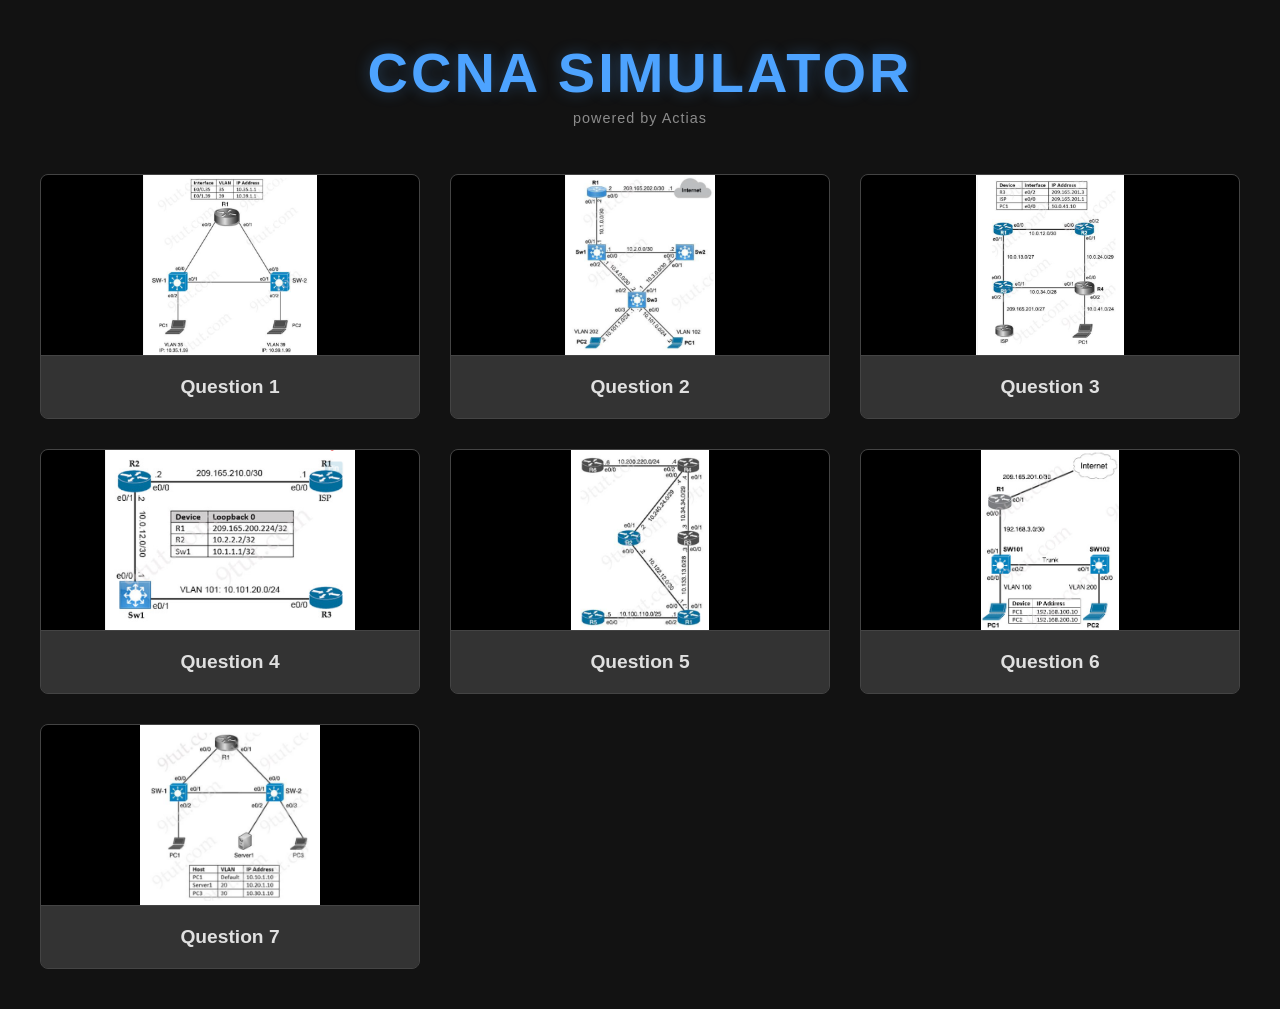
==== index.html @ f81f441e "Add files via upload" ====
<!DOCTYPE html><html lang="ja">

<head>    <meta charset="UTF-8">    <meta name="viewport" content="width=device-width, initial-scale=1.0">    <title>CCNA Simulator - Start</title>    <link rel="stylesheet" href="css/style.css">    <!-- データ定義を読み込んでリストを生成するために参照 -->    <script src="js/scenario_data.js"></script></head>

<body>    <div class="start-container">        <div class="title-group">            <h1 class="main-title">CCNA Simulator</h1>            <p class="subtitle">powered by Actias</p>        </div>

        <div class="scenario-grid" id="scenario-list">            <!-- JSで動的に生成 -->        </div>    </div>

    <script>        document.addEventListener('DOMContentLoaded', () => {            const listEl = document.getElementById('scenario-list');

            if (typeof scenarios !== 'undefined') {                scenarios.filter(scene => scene.id !== 'free').forEach(scene => {                    const card = document.createElement('a');                    card.className = 'scenario-card';                    card.href = `simulator.html?scenario=${scene.id}`;

                    if (scene.image) {                        const img = document.createElement('img');                        img.src = scene.image;                        img.alt = scene.title;                        img.className = 'scenario-thumbnail';                        card.appendChild(img);                    }

                    const title = document.createElement('h3');                    title.textContent = scene.title;

                    card.appendChild(title);                    listEl.appendChild(card);                });            }        });    </script></body>


</html>
---- css/style.css ----
body {
    font-family: 'Helvetica Neue', Arial, sans-serif;
    background-color: #121212;
    color: #e0e0e0;
    margin: 0;
    padding: 0;
    min-height: 100vh;
}

body.app-mode {
    height: 100vh;
    overflow: hidden;
}

/* 2-Pane Simulator Layout */
.app-container {
    display: flex;
    height: 100vh;
    width: 100vw;
}

/* Left Pane: Info */
.info-pane {
    width: 50%;
    min-width: 300px;
    background-color: #fcfcfc;
    /* White/Light bg per screenshot */
    color: #333;
    display: flex;
    flex-direction: column;
    border-right: 1px solid #ccc;
    position: relative;
}

.info-tabs {
    display: flex;
    background-color: #f1f1f1;
    border-bottom: 1px solid #ccc;
    height: 40px;
}

.tab-btn {
    padding: 10px 20px;
    border: none;
    background: none;
    cursor: pointer;
    font-size: 0.9rem;
    color: #666;
    border-right: 1px solid #e0e0e0;
}

.tab-btn.active {
    background-color: #fff;
    color: #333;
    font-weight: bold;
    border-bottom: 2px solid #fff;
    /* Blend with content */
    margin-bottom: -1px;
}

.info-content {
    flex: 1;
    padding: 20px;
    overflow-y: auto;
    background-color: #fff;
}

.tab-content {
    display: none;
}

.tab-content.active {
    display: block;
}

.validation-log {
    padding: 10px;
    font-family: inherit;
    font-size: 0.95rem;
    line-height: 1.6;
    color: #333;
}

.validation-log .status-msg {
    margin-bottom: 10px;
    font-weight: bold;
}

.validation-log ul {
    margin: 10px 0;
    padding-left: 20px;
    list-style-type: disc;
}

.validation-log li {
    margin-bottom: 8px;
}

.validation-log .ng-tag {
    color: #ff5252;
    font-weight: bold;
    margin-right: 5px;
}

.content-title {
    font-size: 1.5rem;
    margin-top: 0;
    margin-bottom: 15px;
    color: #444;
    border-bottom: 1px solid #eee;
    padding-bottom: 10px;
}

.scrollable-content {
    line-height: 1.6;
    font-size: 0.95rem;
}

/* Right Pane: Console */
.console-pane {
    flex: 1;
    display: flex;
    flex-direction: column;
    background-color: #fcfcfc;
    /* Light background */
    min-width: 300px;
    position: relative;
    /* For absolute positioning if needed, but flex is used */
}

.device-tabs-header {
    height: 40px;
    background-color: #f1f1f1;
    display: flex;
    align-items: center;
    padding-left: 10px;
    border-bottom: 1px solid #ccc;
    flex-shrink: 0;
}

.device-tab-btn {
    background: none;
    border: none;
    color: #666;
    padding: 0 15px;
    height: 100%;
    cursor: pointer;
    font-size: 0.9rem;
    border-right: 1px solid #e0e0e0;
}

.device-tab-btn:hover {
    color: #333;
    background-color: #e9e9e9;
}

.device-tab-btn.active {
    background-color: #fff;
    color: #0076a3;
    font-weight: bold;
    border-top: 2px solid #0076a3;
    border-bottom: 1px solid #fff;
    margin-bottom: -1px;
}

.terminal-container {
    flex: 1;
    position: relative;
    margin: 20px;
    margin-bottom: 0;
    /* Remove bottom margin to prevent overlap with action buttons */
    border: 1px solid #ccc;
    /* Define terminal window boundary */
    box-shadow: 0 4px 6px rgba(0, 0, 0, 0.1);
    /* Subtle shadow for depth */
    background-color: #000;
    /* Ensure frame background is black behind iframe */
    min-height: 0;
    /* Allow flex shrinking */
}

.action-buttons-bottom-right {
    padding: 15px 20px;
    display: flex;
    justify-content: flex-end;
    /* Right align */
    gap: 10px;
    background-color: #fcfcfc;
    /* Match pane bg */
    border-top: 1px solid #eee;
    /* Optional separator */
    flex-shrink: 0;
    /* Prevent buttons from being compressed or hidden */
    z-index: 10;
    /* Ensure buttons are above other elements */
}

#term-frame {
    width: 100%;
    height: 100%;
    border: none;
    display: block;
}

/* Resizer */
.resizer {
    width: 5px;
    background-color: #ccc;
    cursor: col-resize;
    z-index: 100;
}

.resizer:hover,
.resizing .resizer {
    background-color: #0076a3;
}

/* Topology Image */
.topology-container {
    text-align: center;
    margin-top: 20px;
}

.topology-container img {
    max-width: 100%;
    border: 1px solid #eee;
    box-shadow: 0 2px 5px rgba(0, 0, 0, 0.1);
}

/* Buttons */
.btn {
    padding: 8px 16px;
    border: none;
    border-radius: 4px;
    cursor: pointer;
    font-size: 0.9rem;
}

.btn-primary {
    background-color: #28a745;
    color: #fff;
}

.btn-secondary {
    background-color: #6c757d;
    color: #fff;
}

/* Validation Log in Tasks tab */
.validation-log {
    background-color: #f8f9fa;
    border: 1px solid #ddd;
    padding: 10px;
    font-family: monospace;
    margin-top: 15px;
    color: #d9534f;
}

/* Responsive */
@media (max-width: 768px) {
    .app-container {
        flex-direction: column;
    }

    .info-pane,
    .console-pane {
        width: 100%;
        height: 50%;
    }

    .resizer {
        height: 5px;
        width: 100%;
        cursor: row-resize;
    }
}

/* --- Start Screen / Home Styles (Restored) --- */
.start-container {
    max-width: 1200px;
    margin: 0 auto;
    padding: 40px 20px;
    text-align: center;
}

.start-title {
    font-size: 2.5rem;
    margin-bottom: 40px;
    color: #fff;
    text-shadow: 0 2px 4px rgba(0, 0, 0, 0.5);
}

.scenario-grid {
    display: grid;
    grid-template-columns: repeat(auto-fit, minmax(300px, 1fr));
    gap: 30px;
    justify-content: center;
}

.scenario-card {
    background-color: #2d2d2d;
    border-radius: 8px;
    overflow: hidden;
    text-decoration: none;
    color: #e0e0e0;
    transition: transform 0.2s, box-shadow 0.2s;
    display: flex;
    flex-direction: column;
    border: 1px solid #444;
}

.scenario-card:hover {
    transform: translateY(-5px);
    box-shadow: 0 10px 20px rgba(0, 0, 0, 0.3);
    border-color: #0076a3;
}

.scenario-thumbnail {
    width: 100%;
    height: 180px;
    object-fit: contain;
    background-color: #000;
}

.scenario-card h3 {
    padding: 20px;
    margin: 0;
    font-size: 1.2rem;
    background-color: #333;
    border-top: 1px solid #444;
}

/* Update for Title & Subtitle */
.title-group {
    text-align: center;
    margin-bottom: 3rem;
}

.main-title {
    font-size: 3.5rem;
    font-weight: 800;
    color: #4da3ff;
    text-transform: uppercase;
    letter-spacing: 3px;
    margin: 0;
    text-shadow: 0 0 15px rgba(77, 163, 255, 0.3);
    font-family: 'Segoe UI', Roboto, Helvetica, Arial, sans-serif;
}

.subtitle {
    font-size: 0.9rem;
    color: #aaa;
    margin-top: 5px;
    font-weight: 300;
    letter-spacing: 1px;
    opacity: 0.8;
}

.start-title {
    display: none;
}
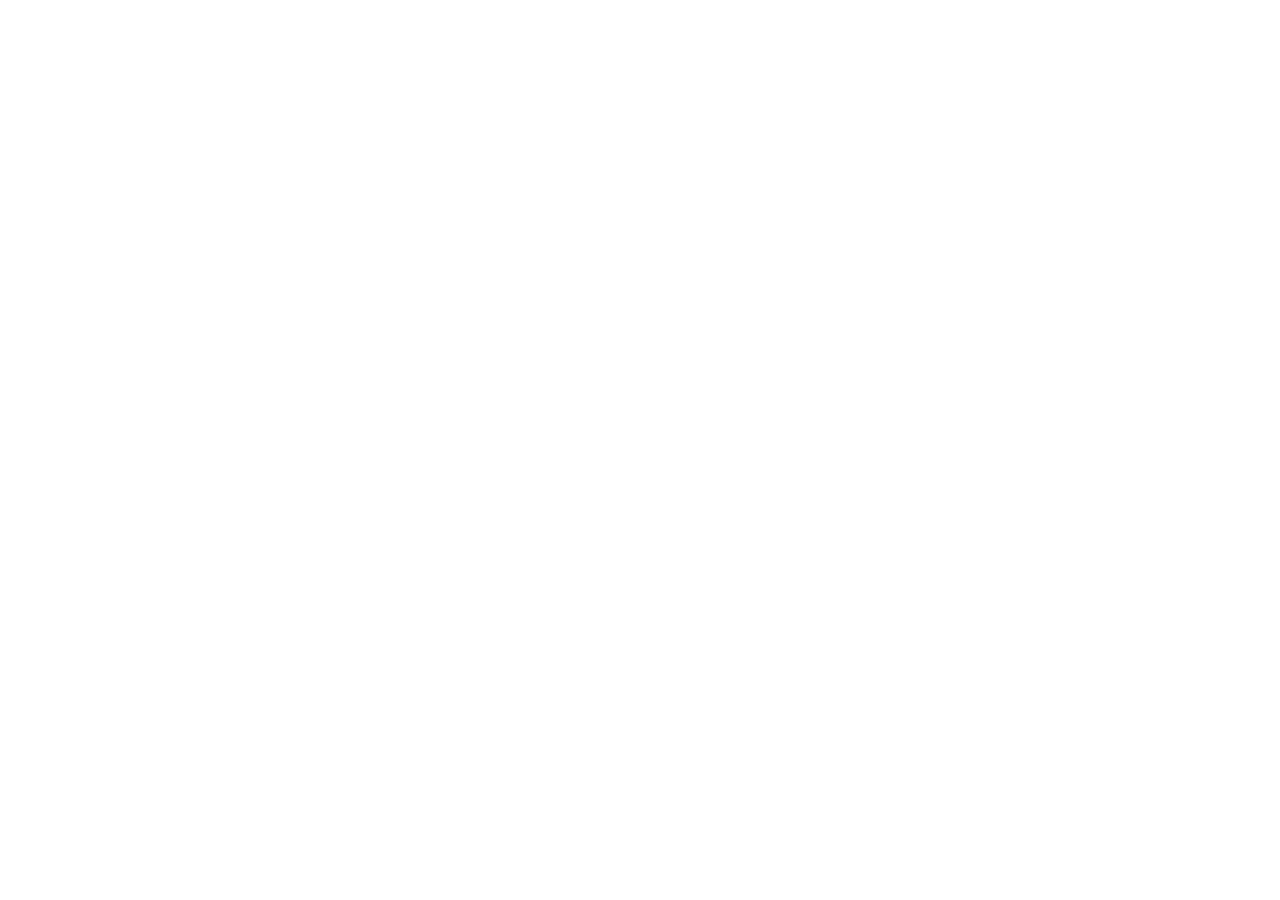
==== commit 0856ec2d: "Update index.html" ====
--- a/index.html
+++ b/index.html
@@ -1,20 +1,171 @@
-<!DOCTYPE html><html lang="ja">
+<!DOCTYPE html>
+<html lang="ja">
+<head>
+    <meta charset="UTF-8">
+    <meta name="viewport" content="width=device-width, initial-scale=1.0">
+    <title>CCNA Simulator - Start</title>
+    <link rel="stylesheet" href="css/style.css">
+    
+    <style>
+        /* 追加: カード内のボタン用スタイル */
+        .button-group {
+            display: flex;
+            gap: 10px;
+            margin-top: 15px;
+        }
+        .mode-btn {
+            flex: 1;
+            text-align: center;
+            padding: 10px 5px;
+            border-radius: 4px;
+            text-decoration: none;
+            font-size: 14px;
+            font-weight: bold;
+            transition: background-color 0.2s;
+        }
+        .btn-normal {
+            background-color: #0066cc;
+            color: white;
+            border: 1px solid #0055aa;
+        }
+        .btn-normal:hover {
+            background-color: #0055aa;
+        }
+        .btn-practice {
+            background-color: #4CAF50; /* 練習モードは緑色など区別しやすい色に */
+            color: white;
+            border: 1px solid #45a049;
+        }
+        .btn-practice:hover {
+            background-color: #45a049;
+        }
+        .btn-exam {
+            background-color: #f44336; /* 試験モードは赤色 */
+            color: white;
+            border: 1px solid #d32f2f;
+        }
+        .btn-exam:hover {
+            background-color: #d32f2f;
+        }
+        /* カード自体がリンクだった場合の名残を消すための調整 */
+        .scenario-card {
+            display: flex;
+            flex-direction: column;
+            cursor: default; /* カード全体のマウスポインタを通常に */
+        }
+    </style>
+　　
+    <script>
+        const SECRET_KEY = "actias22"; // ① ここに任意の合言葉（半角英数字）を設定してください
+        const RETURN_URL = "https://script.google.com/macros/s/AKfycbwuT4rJ6aV2Gi-cOVayvDuvMSuu69w35fb6u7XfXsVJ/dev"; // ② 追い返す先のGASのURLを設定してください
+        
+        const currentUrlParams = new URLSearchParams(window.location.search);
+        const providedKey = currentUrlParams.get('key');
 
-<head>    <meta charset="UTF-8">    <meta name="viewport" content="width=device-width, initial-scale=1.0">    <title>CCNA Simulator - Start</title>    <link rel="stylesheet" href="css/style.css">    <!-- データ定義を読み込んでリストを生成するために参照 -->    <script src="js/scenario_data.js"></script></head>
+        if (providedKey === SECRET_KEY) {
+            // 合言葉が一致した場合：認証済みとして記録し、URLから合言葉を消去
+            sessionStorage.setItem('isSimulatorAuth', 'true');
+            currentUrlParams.delete('key');
+            const newUrl = window.location.pathname + (currentUrlParams.toString() ? '?' + currentUrlParams.toString() : '');
+            window.history.replaceState(null, null, newUrl);
+            
+        } else if (sessionStorage.getItem('isSimulatorAuth') !== 'true') {
+            // 合言葉がなく、認証記録もない場合：元のサイトへ強制送還
+            window.top.location.href = RETURN_URL;
+        }
+    </script>
+    <script src="js/scenario_data.js"></script>
+</head>
 
-<body>    <div class="start-container">        <div class="title-group">            <h1 class="main-title">CCNA Simulator</h1>            <p class="subtitle">powered by Actias</p>        </div>
+<body>
+    <div class="start-container">
+        <div class="title-group">
+            <h1 class="main-title">CCNA Simulator</h1>
+            <p class="subtitle">powered by Actias</p>
+        </div>
 
-        <div class="scenario-grid" id="scenario-list">            <!-- JSで動的に生成 -->        </div>    </div>
+        <div style="text-align: center; margin-bottom: 30px;">
+            <a href="tutorial.html" target="_blank" style="
+                display: inline-block;
+                color: #0066cc;
+                text-decoration: none;
+                font-weight: bold;
+                border: 2px solid #0066cc;
+                padding: 12px 24px;
+                border-radius: 30px;
+                background-color: #fff;
+                box-shadow: 0 2px 4px rgba(0,0,0,0.1);
+                transition: all 0.3s ease;
+            " onmouseover="this.style.backgroundColor='#0066cc'; this.style.color='#fff';" 
+               onmouseout="this.style.backgroundColor='#fff'; this.style.color='#0066cc';">
+                📖 シミュレーターの使い方ガイドを確認する
+            </a>
+        </div>
+        <div class="scenario-grid" id="scenario-list">
+        </div>
+    </div>
 
-    <script>        document.addEventListener('DOMContentLoaded', () => {            const listEl = document.getElementById('scenario-list');
+    <script>
+        document.addEventListener('DOMContentLoaded', () => {
+            const listEl = document.getElementById('scenario-list');
 
-            if (typeof scenarios !== 'undefined') {                scenarios.filter(scene => scene.id !== 'free').forEach(scene => {                    const card = document.createElement('a');                    card.className = 'scenario-card';                    card.href = `simulator.html?scenario=${scene.id}`;
+            if (typeof scenarios !== 'undefined') {
+                // ▼ ここを修正：new_q2(問題2) と new_q6(問題6) を除外するフィルターを追加 ▼
+                scenarios.filter(scene => scene.id !== 'free' && scene.id !== 'new_q2' && scene.id !== 'new_q6').forEach(scene => {
+                    // 変更: <a>タグではなく<div>タグでカードを作成
+                    const card = document.createElement('div');
+                    card.className = 'scenario-card';
 
-                    if (scene.image) {                        const img = document.createElement('img');                        img.src = scene.image;                        img.alt = scene.title;                        img.className = 'scenario-thumbnail';                        card.appendChild(img);                    }
+                    if (scene.image) {
+                        const img = document.createElement('img');
+                        img.src = scene.image;
+                        img.alt = scene.title;
+                        img.className = 'scenario-thumbnail';
+                        card.appendChild(img);
+                    }
 
-                    const title = document.createElement('h3');                    title.textContent = scene.title;
+                    const title = document.createElement('h3');
+                    title.textContent = scene.title;
+                    card.appendChild(title);
 
-                    card.appendChild(title);                    listEl.appendChild(card);                });            }        });    </script></body>
+                    // 追加: ボタンをまとめるグループを作成
+                    const btnGroup = document.createElement('div');
+                    btnGroup.className = 'button-group';
 
+                    if (scene.generateVars && typeof scene.generateVars === 'function') {
+                        // 試験モード専用問題の場合（練習モードボタンを除外）
+                        const examTag = document.createElement('p');
+                        examTag.style = 'color: red; font-weight: bold; font-size: 12px; margin: 5px 0 0 0; text-align: center;';
+                        examTag.textContent = '※アドレス/サブネットが毎回変動';
+                        card.appendChild(examTag);
 
+                        const btnExam = document.createElement('a');
+                        btnExam.className = 'mode-btn btn-exam';
+                        btnExam.href = `simulator.html?scenario=${scene.id}&mode=exam`;
+                        btnExam.textContent = '試験モード';
+
+                        btnGroup.appendChild(btnExam);
+                    } else {
+                        // 通常問題の場合
+                        const btnNormal = document.createElement('a');
+                        btnNormal.className = 'mode-btn btn-normal';
+                        btnNormal.href = `simulator.html?scenario=${scene.id}`;
+                        btnNormal.textContent = '本番モード';
+
+                        const btnPractice = document.createElement('a');
+                        btnPractice.className = 'mode-btn btn-practice';
+                        btnPractice.href = `simulator.html?scenario=${scene.id}&mode=practice`;
+                        btnPractice.textContent = '練習モード';
+
+                        btnGroup.appendChild(btnNormal);
+                        btnGroup.appendChild(btnPractice);
+                    }
+                    
+                    card.appendChild(btnGroup);
+                    listEl.appendChild(card);
+                });
+            }
+        });
+    </script>
+</body>
 </html>
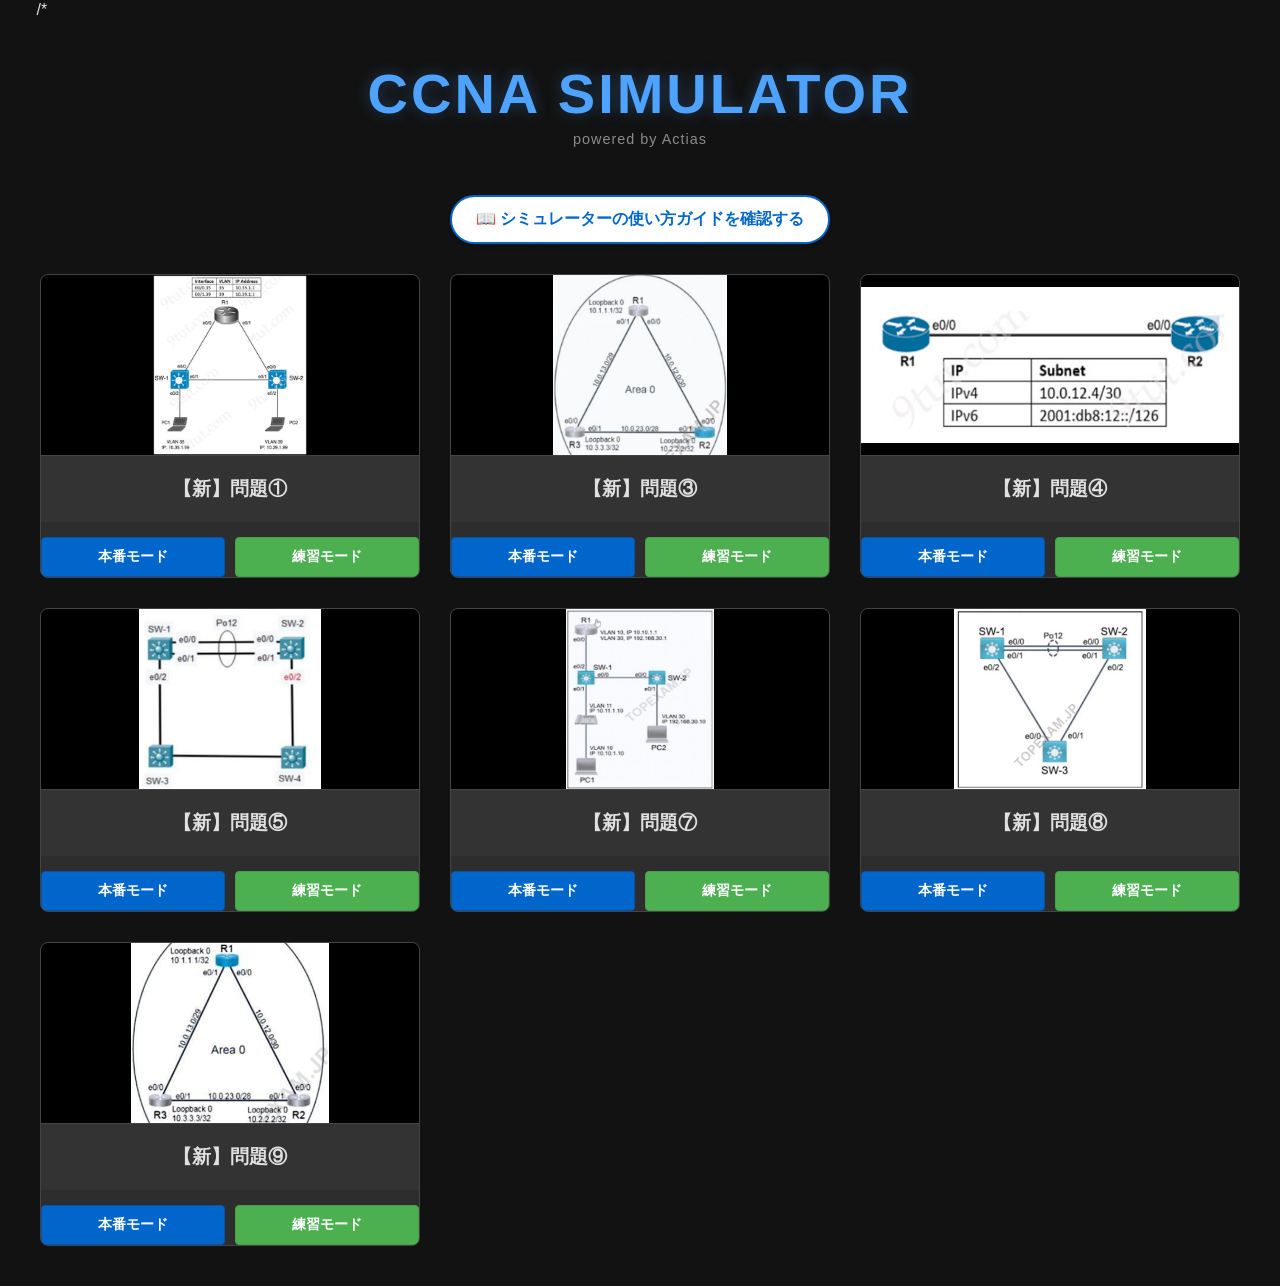
==== commit 1779f6fb: "Update index.html" ====
--- a/index.html
+++ b/index.html
@@ -55,13 +55,14 @@
         }
     </style>
 　　
-    <script>
-        const SECRET_KEY = "actias22"; // ① ここに任意の合言葉（半角英数字）を設定してください
+    /*<script>
+        /const SECRET_KEY = "actias22"; // ① ここに任意の合言葉（半角英数字）を設定してください
         const RETURN_URL = "https://script.google.com/macros/s/AKfycbwuT4rJ6aV2Gi-cOVayvDuvMSuu69w35fb6u7XfXsVJ/dev"; // ② 追い返す先のGASのURLを設定してください
         
         const currentUrlParams = new URLSearchParams(window.location.search);
         const providedKey = currentUrlParams.get('key');
 
+        /* 動作検証のため一時的に認証を無効化
         if (providedKey === SECRET_KEY) {
             // 合言葉が一致した場合：認証済みとして記録し、URLから合言葉を消去
             sessionStorage.setItem('isSimulatorAuth', 'true');
@@ -73,6 +74,7 @@
             // 合言葉がなく、認証記録もない場合：元のサイトへ強制送還
             window.top.location.href = RETURN_URL;
         }
+        */
     </script>
     <script src="js/scenario_data.js"></script>
 </head>
--- a/css/style.css
+++ b/css/style.css
@@ -358,4 +358,4 @@
 
 .start-title {
     display: none;
-}+}
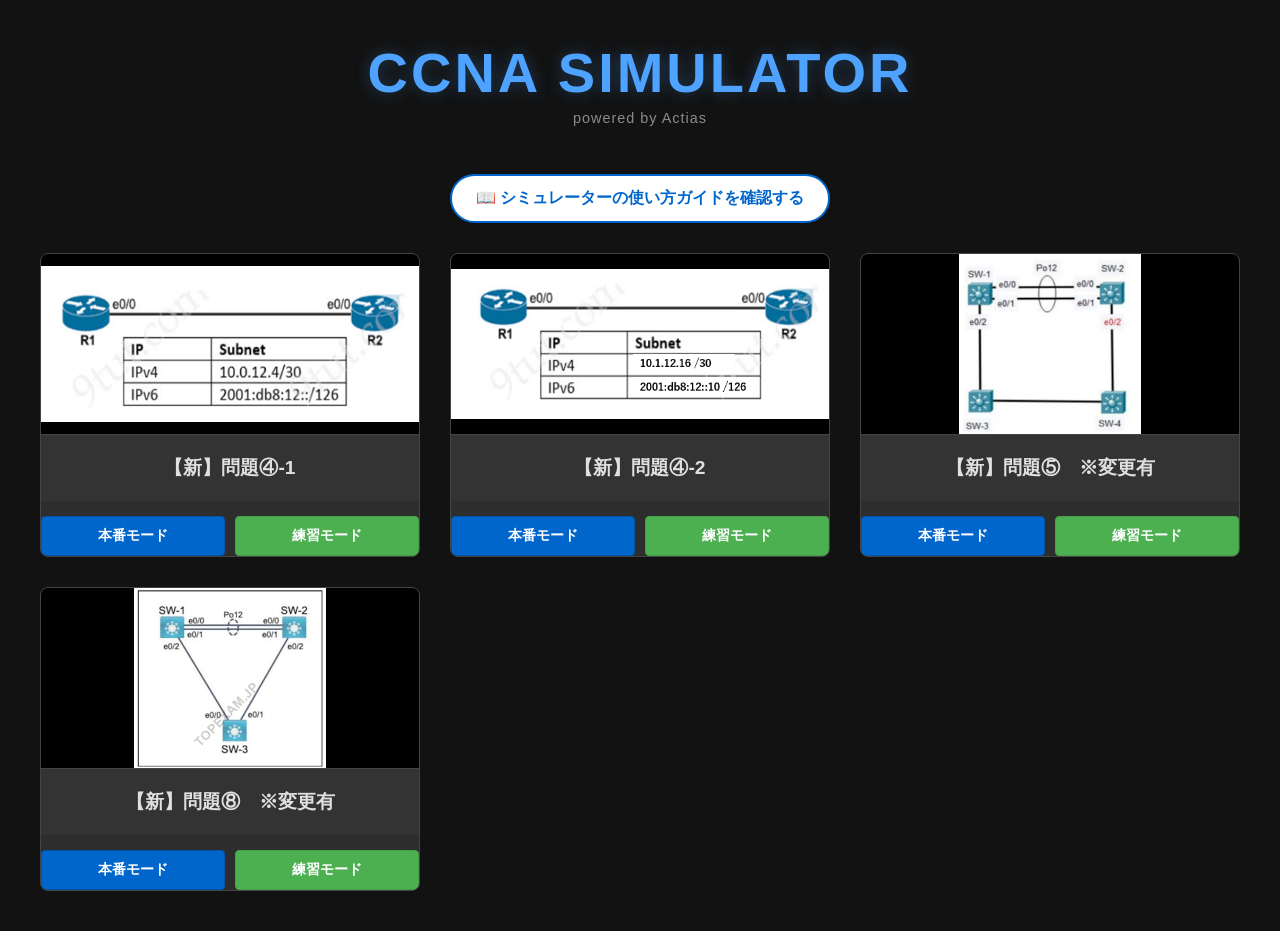
==== commit f849c0c3: "Update index.html" ====
--- a/index.html
+++ b/index.html
@@ -7,6 +7,41 @@
     <link rel="stylesheet" href="css/style.css">
     
     <style>
+        /* 追加: 画面左上の別サイトリンク用スタイル */
+        .top-left-link {
+            position: fixed;
+            top: 20px;
+            left: 20px;
+            z-index: 1000;
+            display: inline-flex;
+            align-items: center;
+            gap: 6px;
+            padding: 8px 16px;
+            background-color: rgba(45, 45, 45, 0.9);
+            color: #4da3ff;
+            border: 1px solid #4da3ff;
+            border-radius: 6px;
+            text-decoration: none;
+            font-size: 14px;
+            font-weight: bold;
+            box-shadow: 0 2px 6px rgba(0, 0, 0, 0.4);
+            transition: all 0.2s ease;
+        }
+        .top-left-link:hover {
+            background-color: #4da3ff;
+            color: #121212;
+        }
+        @media (max-width: 768px) {
+            .top-left-link {
+                position: static;
+                display: inline-block;
+                margin: 15px 0 0 15px;
+            }
+            .start-container {
+                padding-top: 20px;
+            }
+        }
+
         /* 追加: カード内のボタン用スタイル */
         .button-group {
             display: flex;
@@ -54,15 +89,15 @@
             cursor: default; /* カード全体のマウスポインタを通常に */
         }
     </style>
-　　
-    /*<script>
-        /const SECRET_KEY = "actias22"; // ① ここに任意の合言葉（半角英数字）を設定してください
+
+    <!-- 動作検証のため一時的に認証を無効化
+    <script>
+        const SECRET_KEY = "actias22"; // ① ここに任意の合言葉（半角英数字）を設定してください
         const RETURN_URL = "https://script.google.com/macros/s/AKfycbwuT4rJ6aV2Gi-cOVayvDuvMSuu69w35fb6u7XfXsVJ/dev"; // ② 追い返す先のGASのURLを設定してください
         
         const currentUrlParams = new URLSearchParams(window.location.search);
         const providedKey = currentUrlParams.get('key');
 
-        /* 動作検証のため一時的に認証を無効化
         if (providedKey === SECRET_KEY) {
             // 合言葉が一致した場合：認証済みとして記録し、URLから合言葉を消去
             sessionStorage.setItem('isSimulatorAuth', 'true');
@@ -74,8 +109,8 @@
             // 合言葉がなく、認証記録もない場合：元のサイトへ強制送還
             window.top.location.href = RETURN_URL;
         }
-        */
     </script>
+    -->
     <script src="js/scenario_data.js"></script>
 </head>
 
@@ -112,8 +147,14 @@
             const listEl = document.getElementById('scenario-list');
 
             if (typeof scenarios !== 'undefined') {
-                // ▼ ここを修正：new_q2(問題2) と new_q6(問題6) を除外するフィルターを追加 ▼
-                scenarios.filter(scene => scene.id !== 'free' && scene.id !== 'new_q2' && scene.id !== 'new_q6').forEach(scene => {
+                // ▼ 一時対応: 表示したい問題のIDのみを指定 ▼
+                const visibleIds = ['new_q4', 'new_q4_2', 'new_q5', 'new_q8'];
+                const targetScenarios = scenarios.filter(scene => visibleIds.includes(scene.id));
+
+                // ▼ 通常表示に戻す場合は上記2行を削除し、下の1行のコメントを外してください ▼
+                // const targetScenarios = scenarios.filter(scene => scene.id !== 'free' && scene.id !== 'new_q2' && scene.id !== 'new_q6');
+
+                targetScenarios.forEach(scene => {
                     // 変更: <a>タグではなく<div>タグでカードを作成
                     const card = document.createElement('div');
                     card.className = 'scenario-card';
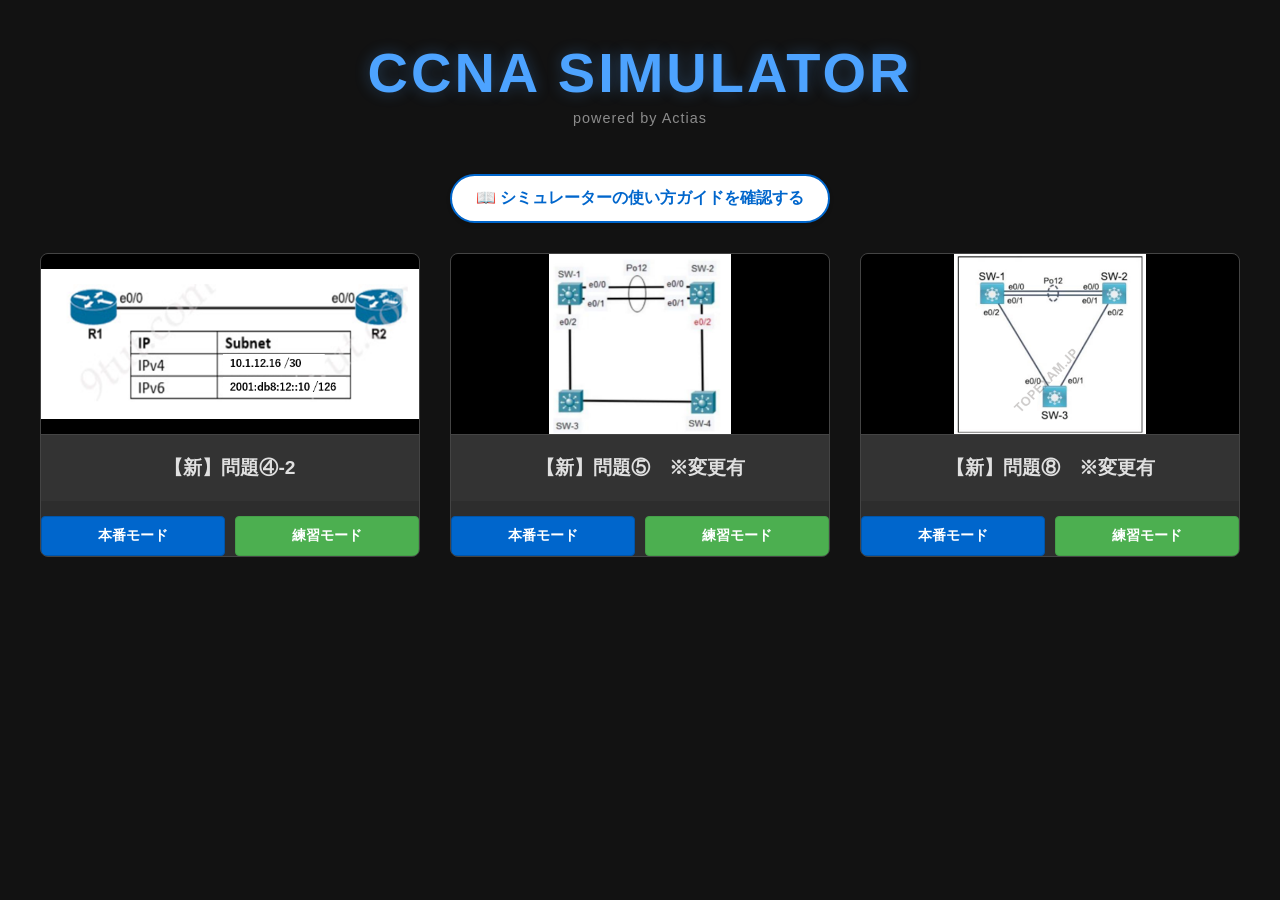
==== commit a49b3913: "Update index.html" ====
--- a/index.html
+++ b/index.html
@@ -148,7 +148,7 @@
 
             if (typeof scenarios !== 'undefined') {
                 // ▼ 一時対応: 表示したい問題のIDのみを指定 ▼
-                const visibleIds = ['new_q4', 'new_q4_2', 'new_q5', 'new_q8'];
+                const visibleIds = ['new_q4_2', 'new_q5', 'new_q8'];
                 const targetScenarios = scenarios.filter(scene => visibleIds.includes(scene.id));
 
                 // ▼ 通常表示に戻す場合は上記2行を削除し、下の1行のコメントを外してください ▼
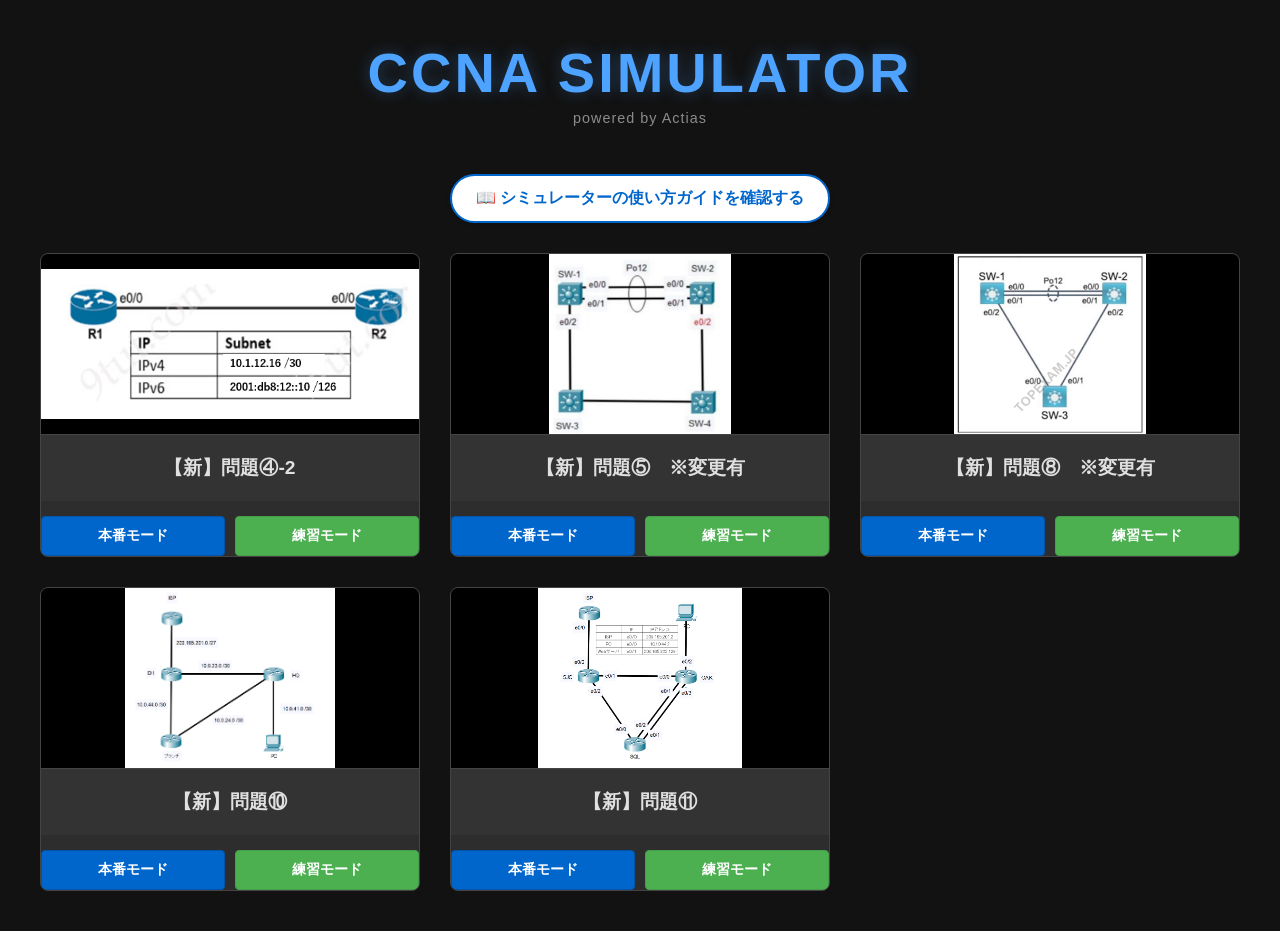
==== commit 32856ac6: "Update index.html" ====
--- a/index.html
+++ b/index.html
@@ -148,7 +148,7 @@
 
             if (typeof scenarios !== 'undefined') {
                 // ▼ 一時対応: 表示したい問題のIDのみを指定 ▼
-                const visibleIds = ['new_q4_2', 'new_q5', 'new_q8'];
+                const visibleIds = ['new_q4_2', 'new_q5', 'new_q8', 'new_q10', 'new_q11'];
                 const targetScenarios = scenarios.filter(scene => visibleIds.includes(scene.id));
 
                 // ▼ 通常表示に戻す場合は上記2行を削除し、下の1行のコメントを外してください ▼
